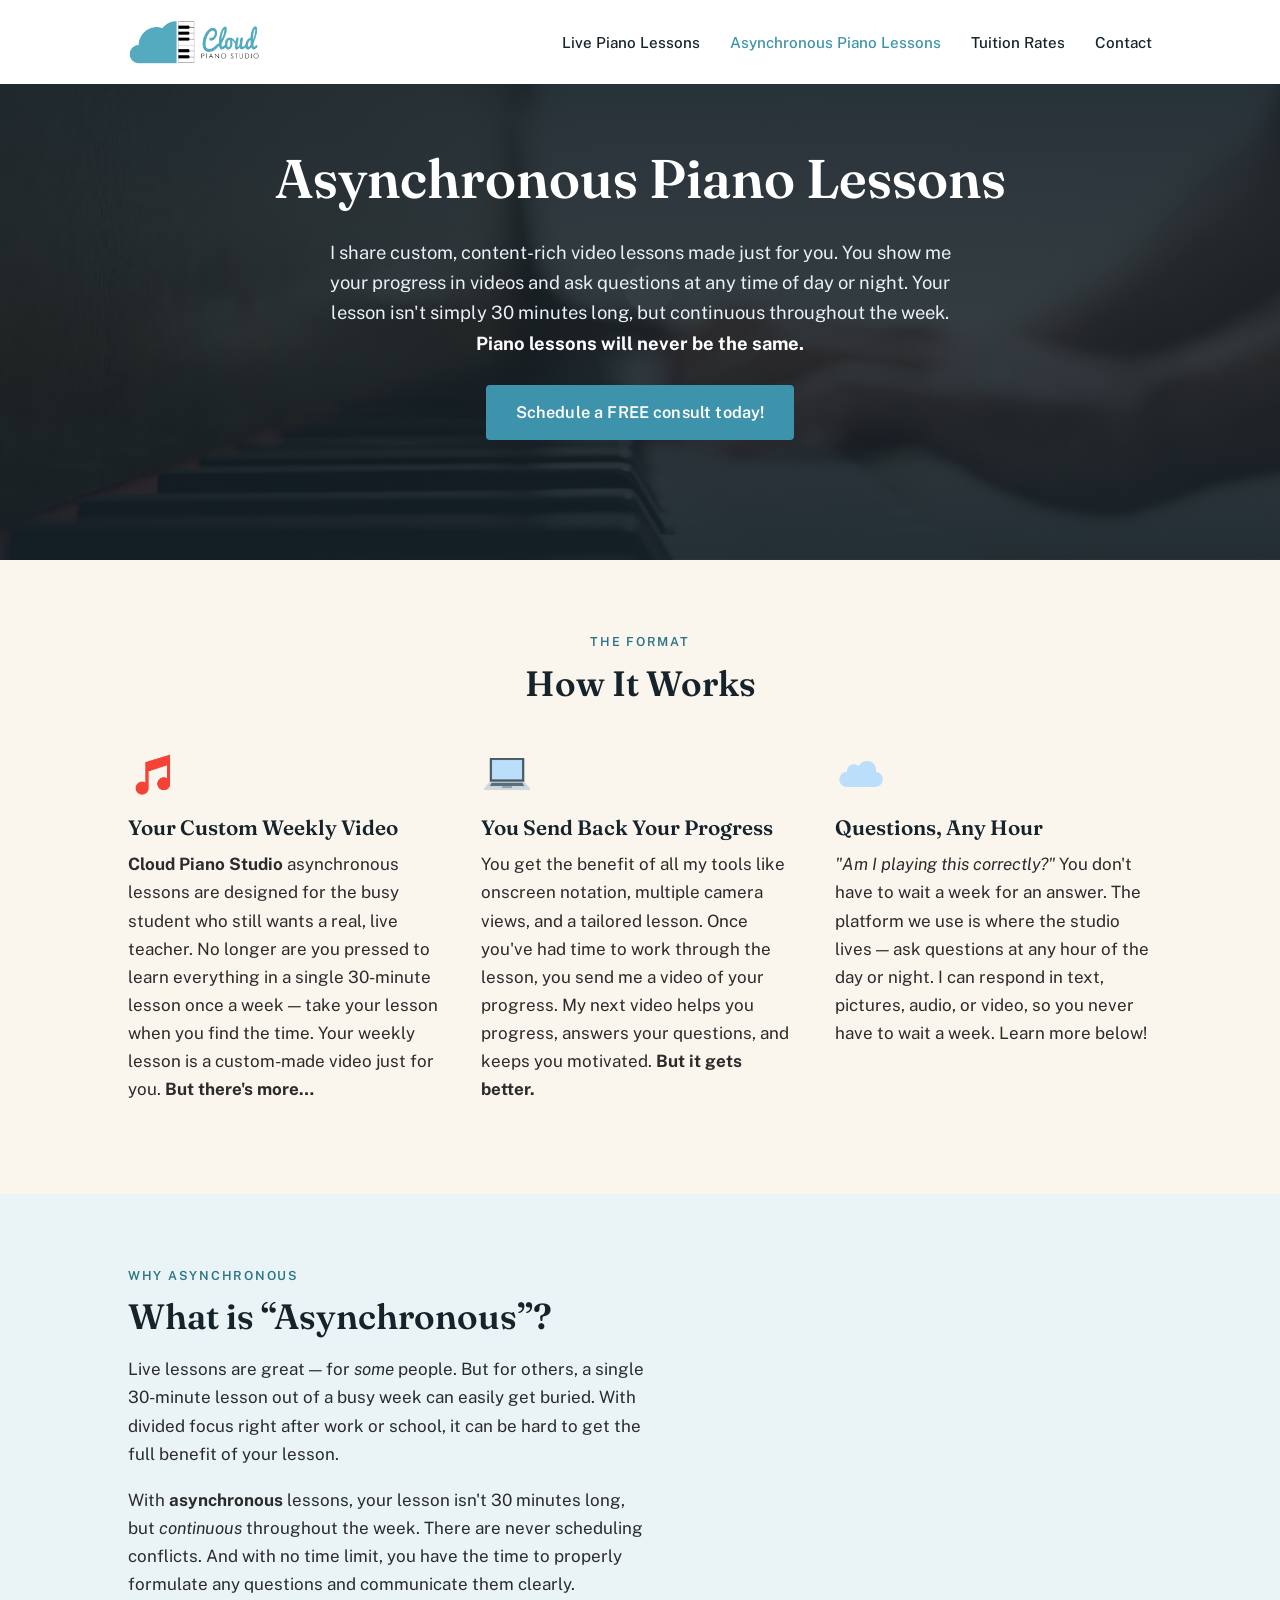
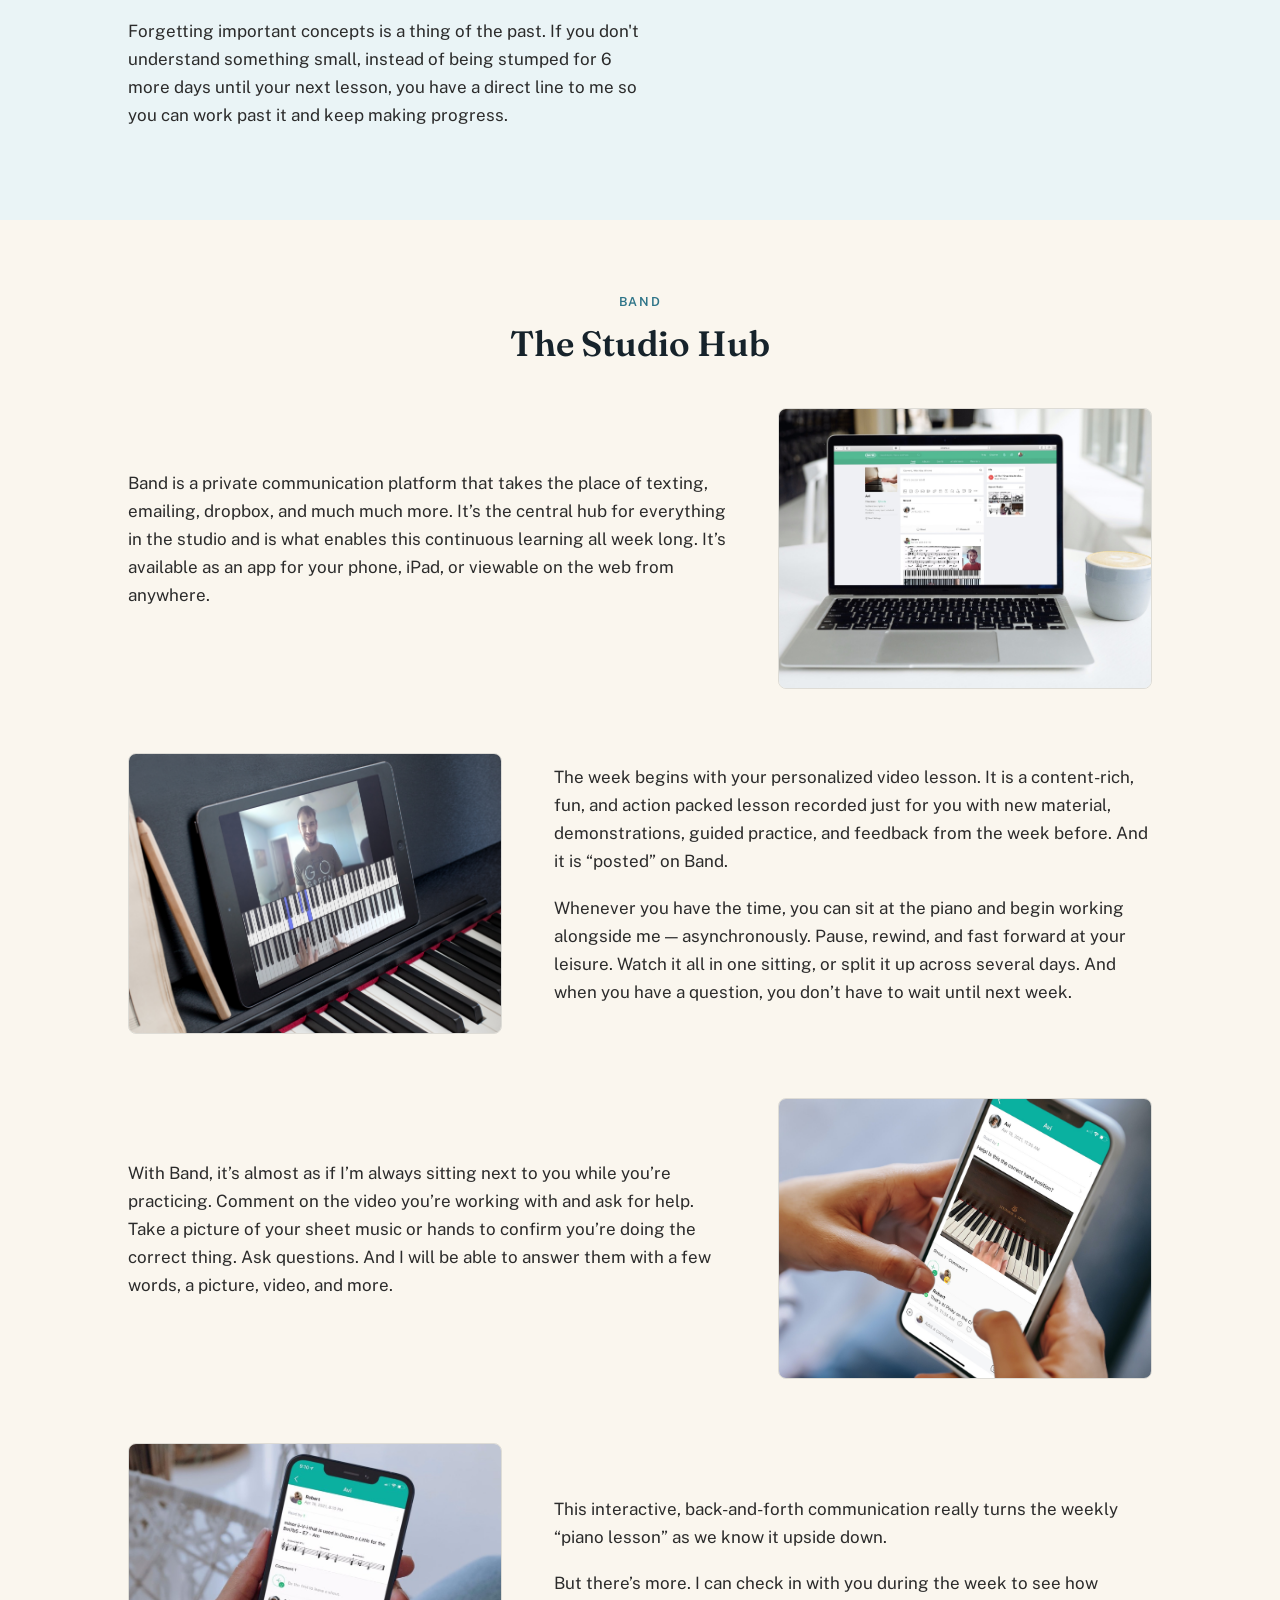
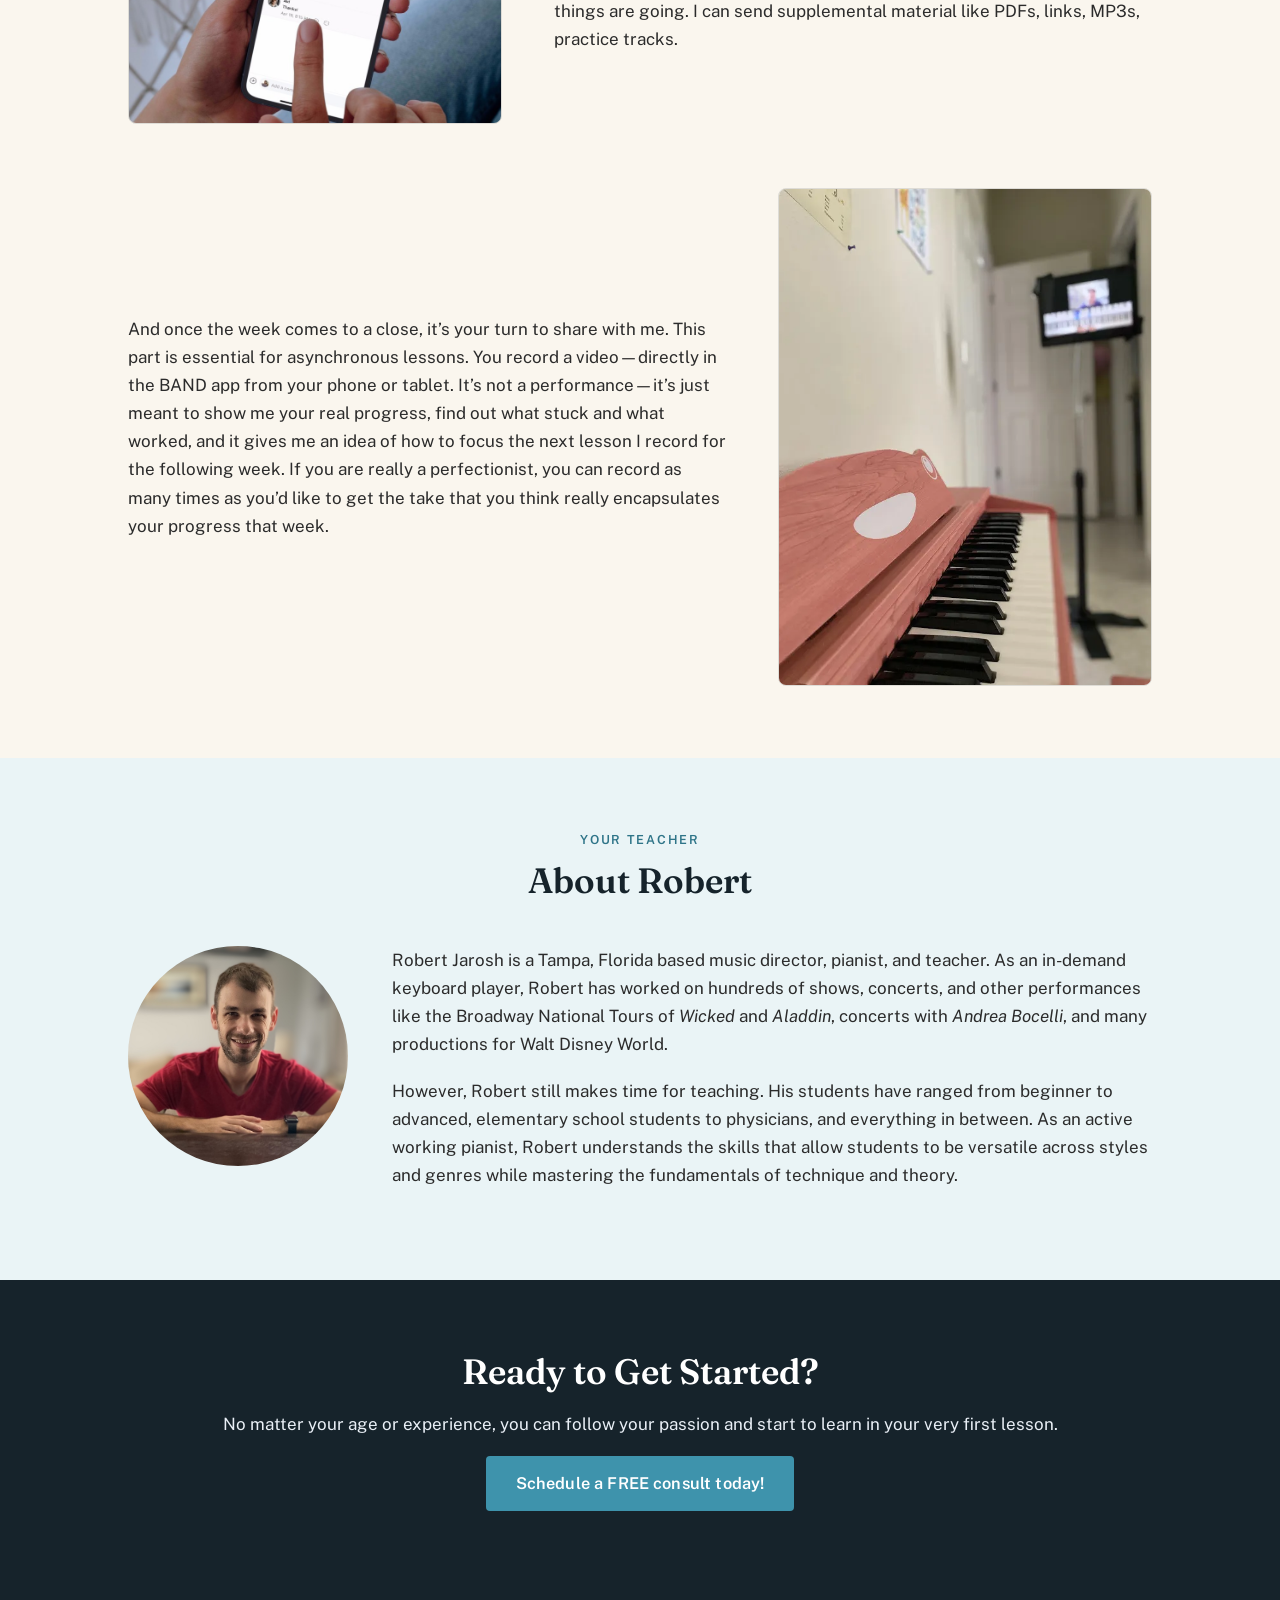
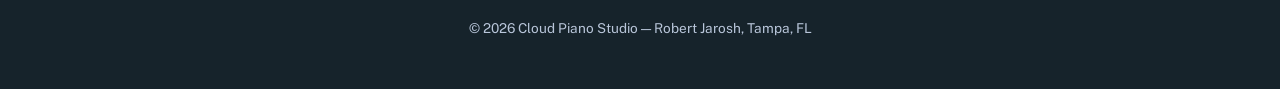
==== asynchronous-lessons.html @ 46ec75d2 "init" ====
<!DOCTYPE html>
<html lang="en">
<head>
<meta charset="UTF-8">
<meta name="viewport" content="width=device-width, initial-scale=1.0">
<title>Asynchronous Piano Lessons — Cloud Piano Studio</title>
<meta name="description" content="Custom weekly video piano lessons with unlimited questions, on your own schedule.">
<link rel="stylesheet" href="css/style.css">
</head>
<body>
<header class="site-header">
  <div class="nav-row">
    <a class="brand" href="index.html"><img class="logo" src="images/logo.png" alt="Cloud Piano Studio"></a>
    <nav class="main-nav">
      <ul>
        <li><a href="index.html" class="">Live Piano Lessons</a></li>
        <li><a href="asynchronous-lessons.html" class="current">Asynchronous Piano Lessons</a></li>
        <li><a href="pricing.html" class="">Tuition Rates</a></li>
        <li><a href="contact.html" class="">Contact</a></li>

      </ul>
    </nav>
  </div>
</header>
<div class="hero">
  <div class="hero-inner">
    <h1>Asynchronous Piano Lessons</h1>
    <p class="lede">
      I share custom, content-rich video lessons made just for you. You show me your progress in videos and ask questions at any time of day or night.
      Your lesson isn't simply 30 minutes long, but continuous throughout the week. <strong>Piano lessons will never be the same.</strong>
    </p>
    <a class="cta" href="contact.html">Schedule a FREE consult today!</a>
  </div>
</div>

<section>
  <div class="wrap">
    <div class="section-head">
      <span class="eyebrow">The Format</span>
      <h2>How It Works</h2>
    </div>
    <div class="trio">
      <div class="trio-item">
        <img class="icon" src="images/note.png">
        <h3>Your Custom Weekly Video</h3>
        <p><strong>Cloud Piano Studio</strong> asynchronous lessons are designed for the busy student who still wants a real, live teacher. No longer are you pressed to learn everything in a single 30-minute lesson once a week — take your lesson when you find the time. Your weekly lesson is a custom-made video just for you. <strong>But there's more…</strong></p>
      </div>
      <div class="trio-item">
        <img class="icon" src="images/laptop.png">
        <h3>You Send Back Your Progress</h3>
        <p>You get the benefit of all my tools like onscreen notation, multiple camera views, and a tailored lesson. Once you've had time to work through the lesson, you send me a video of your progress. My next video helps you progress, answers your questions, and keeps you motivated. <strong>But it gets better.</strong></p>
      </div>
      <div class="trio-item">
        <img class="icon" src="images/cloud.png">
        <h3>Questions, Any Hour</h3>
        <p><em>"Am I playing this correctly?"</em> You don't have to wait a week for an answer. The platform we use is where the studio lives — ask questions at any hour of the day or night. I can respond in text, pictures, audio, or video, so you never have to wait a week. Learn more below!</p>
      </div>
    </div>
  </div>
</section>

<section class="alt">
  <div class="wrap">
    <div class="split">
      <div>
        <span class="eyebrow">Why Asynchronous</span>
        <h2>What is &ldquo;Asynchronous&rdquo;?</h2>
        <p>Live lessons are great — for <em>some</em> people. But for others, a single 30-minute lesson out of a busy week can easily get buried. With divided focus right after work or school, it can be hard to get the full benefit of your lesson.</p>
        <p>With <strong>asynchronous</strong> lessons, your lesson isn't 30 minutes long, but <em>continuous</em> throughout the week. There are never scheduling conflicts. And with no time limit, you have the time to properly formulate any questions and communicate them clearly.</p>
        <p>Forgetting important concepts is a thing of the past. If you don't understand something small, instead of being stumped for 6 more days until your next lesson, you have a direct line to me so you can work past it and keep making progress.</p>
      </div>
      <div class="video embed"><iframe width="450" height="253" src="https://www.youtube.com/embed/rLJSAhgDYQY?si=5_ISJB3Amb2P800d" title="YouTube video player" frameborder="0" allow="accelerometer; autoplay; clipboard-write; encrypted-media; gyroscope; picture-in-picture; web-share" referrerpolicy="strict-origin-when-cross-origin" allowfullscreen></iframe></div>
    </div>
  </div>
</section>

<section>
  <div class="wrap">

    <div class="section-head">
      <span class="eyebrow">Band</span>
      <h2>The Studio Hub</h2>
    </div>

    <div class="split">
      <div>
        <p>Band is a private communication platform that takes the place of texting, emailing, dropbox, and much much more. It’s the central hub for everything in the studio and is what enables this continuous learning all week long. It’s available as an app for your phone, iPad, or viewable on the web from anywhere.</p>
      </div>
      <div class="art">
        <img src="images/mockup1.jpg" alt="Description of image">
      </div>
    </div>

    <div class="split reverse">
      <div>
        <p>The week begins with your personalized video lesson. It is a content-rich, fun, and action packed lesson recorded just for you with new material, demonstrations, guided practice, and feedback from the week before. And it is “posted” on Band.</p>
        <p>Whenever you have the time, you can sit at the piano and begin working alongside me — asynchronously. Pause, rewind, and fast forward at your leisure. Watch it all in one sitting, or split it up across several days. And when you have a question, you don’t have to wait until next week.</p>
      </div>
      <div class="art">
        <img src="images/mockup4.jpg" alt="Description of image">
      </div>
    </div>

    <div class="split">
      <div>
        <p>With Band, it’s almost as if I’m always sitting next to you while you’re practicing. Comment on the video you’re working with and ask for help. Take a picture of your sheet music or hands to confirm you’re doing the correct thing. Ask questions. And I will be able to answer them with a few words, a picture, video, and more.</p>
      </div>
      <div class="art">
        <img src="images/mockup2.jpg" alt="Description of image">
      </div>
    </div>

    <div class="split reverse">
      <div>
        <p>This interactive, back-and-forth communication really turns the weekly “piano lesson” as we know it upside down.</p>

        <p>But there’s more. I can check in with you during the week to see how things are going. I can send supplemental material like PDFs, links, MP3s, practice tracks.</p>
      </div>
      <div class="art">
        <img src="images/mockup3.jpg" alt="Description of image">
      </div>
    </div>

    <div class="split">
      <div>
        <p>And once the week comes to a close, it’s your turn to share with me. This part is essential for asynchronous lessons. You record a video—directly in the BAND app from your phone or tablet. It’s not a performance—it’s just meant to show me your real progress, find out what stuck and what worked, and it gives me an idea of how to focus the next lesson I record for the following week. If you are really a perfectionist, you can record as many times as you’d like to get the take that you think really encapsulates your progress that week.</p>
      </div>
      <div class="art tall">
        <img src="images/pink piano.jpg" alt="Description of image">
      </div>
    </div>

  </div>
</section>

<section class="alt">
  <div class="wrap">
    <div class="section-head">
      <span class="eyebrow">Your Teacher</span>
      <h2>About Robert</h2>
    </div>
    <div class="bio">
      <div class="portrait">
  <img src="images/headshot.jpg" alt="Robert Jarosh">
</div>
      <div>
        <p>Robert Jarosh is a Tampa, Florida based music director, pianist, and teacher. As an in-demand keyboard player, Robert has worked on hundreds of shows, concerts, and other performances like the Broadway National Tours of <em>Wicked</em> and <em>Aladdin</em>, concerts with <em>Andrea Bocelli</em>, and many productions for Walt Disney World.</p>
        <p>However, Robert still makes time for teaching. His students have ranged from beginner to advanced, elementary school students to physicians, and everything in between. As an active working pianist, Robert understands the skills that allow students to be versatile across styles and genres while mastering the fundamentals of technique and theory.</p>
      </div>
    </div>
  </div>
</section>

<!-- <section class="alt">
  <div class="wrap">
    <div class="section-head">
      <span class="eyebrow">Common Questions</span>
      <h2>FAQs</h2>
    </div>
    <div class="faq-grid">
      <div class="faq-card">
        <h3><a href="faq/your-schedule.html">Your Schedule</a></h3>
        <p>One big part that separates asynchronous lessons from plain old video lessons is that they are interactive…</p>
      </div>
      <div class="faq-card">
        <h3><a href="faq/subscription-course.html">Is this a subscription course?</a></h3>
        <p>This is not a subscription video course. These lessons are still 1-on-1, private piano lessons. Every…</p>
      </div>
      <div class="faq-card">
        <h3><a href="faq/studio-hub.html">The Studio Hub</a></h3>
        <p>Band is a private communication platform that takes the place of texting, emailing, Dropbox, and much…</p>
      </div>
    </div>
  </div>
</section> -->
<section class="final-cta">
  <div class="wrap">
    <h2>Ready to Get Started?</h2>
    <p>No matter your age or experience, you can follow your passion and start to learn in your very first lesson.</p>
    <a class="cta" href="contact.html">Schedule a FREE consult today!</a>
  </div>
</section>

<footer class="site-footer">
  <div class="wrap">
    <p>&copy; <span id="year"></span> Cloud Piano Studio — Robert Jarosh, Tampa, FL</p>
  </div>
</footer>
<script>document.getElementById('year').textContent = new Date().getFullYear();</script>

</body>
</html>
---- css/style.css ----
/* Cloud Piano Studio — shared stylesheet */

@import url('https://fonts.googleapis.com/css2?family=Fraunces:ital,opsz,wght@0,9..144,400;0,9..144,500;0,9..144,600;0,9..144,700;1,9..144,500&family=Public+Sans:wght@400;500;600;700&display=swap');

:root{
  --ink: #16232B;
  --ink-soft: #33454F;
  --ivory: #FAF6EE;
  --cloud: #EAF4F6;
  --sky: #3E93AC;
  --sky-light: #54AABF;
  --brass: #3E93AC;
  --brass-dark: #2E7488;
  --charcoal: #2B2B2B;
  --line: rgba(22,35,43,0.12);
  --max: 1080px;
}

*{box-sizing:border-box;}
html{scroll-behavior:smooth;}
body{
  margin:0;
  background:var(--ivory);
  color:var(--charcoal);
  font-family:'Public Sans', sans-serif;
  font-size:17px;
  line-height:1.65;
  -webkit-font-smoothing:antialiased;
}

h1,h2,h3{
  font-family:'Fraunces', serif;
  color:var(--ink);
  line-height:1.15;
  margin:0 0 0.5em;
  font-weight:600;
}
h1{font-size:clamp(2.2rem, 5vw, 3.4rem); font-weight:600;}
h2{font-size:clamp(1.6rem, 3vw, 2.2rem);}
h3{font-size:1.3rem;}
p{margin:0 0 1.1em;}
a{color:var(--sky); text-decoration:none;}
a:hover{text-decoration:underline;}
img{max-width:100%; display:block;}

.eyebrow{
  font-family:'Public Sans', sans-serif;
  text-transform:uppercase;
  letter-spacing:0.14em;
  font-size:0.78rem;
  font-weight:600;
  color:var(--brass-dark);
  margin-bottom:0.9em;
  display:block;
}

.wrap{max-width:var(--max); margin:0 auto; padding:0 28px;}

/* ---------- Header / Nav ---------- */
header.site-header{
  background:#fff;
  color:var(--ink);
  position:relative;
  z-index:10;
}
.nav-row{
  display:flex;
  align-items:center;
  justify-content:space-between;
  padding:20px 28px;
  max-width:var(--max);
  margin:0 auto;
  gap:24px;
}
.brand{
  display:flex;
  align-items:center;
  gap:12px;
  color:var(--ink);
  font-family:'Fraunces', serif;
  font-weight:600;
  font-size:1.25rem;
}
.brand:hover{text-decoration:none;}
.brand img.logo{
  height:44px;
  width:auto;
  flex:none;
  display:block;
}
nav.main-nav ul{
  list-style:none;
  display:flex;
  gap:30px;
  margin:0; padding:0;
}
nav.main-nav a{
  color:var(--ink);
  font-size:0.95rem;
  font-weight:500;
}
nav.main-nav a:hover{color:var(--sky);}
nav.main-nav a.current{color:var(--brass);}
.nav-toggle{display:none;}

@media (max-width:720px){
  .nav-row{flex-wrap:wrap;}
  nav.main-nav ul{gap:18px; flex-wrap:wrap;}
}

/* ---------- Hero ---------- */
.hero{
  background:
    linear-gradient(180deg, rgba(22,35,43,0.82) 0%, rgba(22,35,43,0.68) 55%, rgba(22,35,43,0.86) 100%),
    url('../images/hero.jpg');
  background-size:cover;
  background-position:center 40%;
  color:#fff;
  padding:64px 0;
}
.hero-inner{
  max-width:var(--max);
  margin:0 auto;
  padding:0 28px 56px;
  text-align:center;
}
.hero h1{color:#fff; max-width:820px; margin:0 auto 0.5em;}
.hero .lede{
  max-width:640px;
  margin:0 auto 1.4em;
  font-size:1.15rem;
  color:#EAF0F7;
}
.hero .lede strong{color:#fff;}
.cta{
  display:inline-block;
  background:var(--brass);
  color:#fff;
  padding:14px 30px;
  border-radius:4px;
  font-weight:600;
  font-size:1.02rem;
  letter-spacing:0.01em;
  transition:background .15s ease, transform .15s ease;
}
.cta:hover{background:var(--brass-dark); text-decoration:none; transform:translateY(-1px);}
.cta.ghost{
  background:transparent;
  border:1.5px solid rgba(255,255,255,0.5);
}
.cta.ghost:hover{background:rgba(255,255,255,0.1); border-color:#fff;}

/* ---------- Sections ---------- */
section{padding:72px 0;}
section.alt{background:var(--cloud);}
.section-head{text-align:center; max-width:680px; margin:0 auto 44px;}

.trio{
  display:grid;
  grid-template-columns:repeat(3, 1fr);
  gap:36px;
}
@media (max-width:800px){ .trio{grid-template-columns:1fr;} }
.trio-item{text-align:left;}
.trio-item .icon{
  width:52px; height:52px;
  margin-bottom:16px;
  color:var(--sky);
}

.split{
  display:grid;
  grid-template-columns:1.6fr 1fr;
  gap:52px;
  align-items:center;
}
@media (max-width:800px){ .split{grid-template-columns:1fr;} }
.split.reverse .art{order:-1;}
@media (min-width:801px){
  .split.reverse{grid-template-columns:1fr 1.6fr;}
}
@media (max-width:800px){ .split.reverse .art{order:0;} }

.art{
  border-radius:8px;
  overflow:hidden;
  border:1px solid var(--line);
}

.art img{
  width:100%;
  height:100%;
  object-fit:cover;
  aspect-ratio:4/3;
  display:block;
}

.art.tall img{
  aspect-ratio: 3/4;
}

.split + .split{
  margin-top:64px;
}

.art.placeholder{
  aspect-ratio:4/3;
  background:linear-gradient(135deg, var(--cloud), #fff);
  display:flex;
  align-items:center;
  justify-content:center;
  color:var(--sky);
  font-size:0.85rem;
  text-align:center;
  padding:20px;
}

.benefit-list{list-style:none; margin:0; padding:0;}
.benefit-list li{
  padding:18px 0;
  border-bottom:1px solid var(--line);
}
.benefit-list li:first-child{padding-top:0;}
.benefit-list strong{color:var(--ink); font-family:'Fraunces', serif; font-weight:600;}

/* Teacher bio */
.bio{
  display:grid;
  grid-template-columns:220px 1fr;
  gap:44px;
  align-items:start;
}
@media (max-width:700px){
  .bio{grid-template-columns:1fr; text-align:left;}
  .bio .portrait{margin:0 auto;}
}
.bio .portrait{
  width:220px;
  height:220px;
  border-radius:50%;
  overflow:hidden;
  background:linear-gradient(135deg, var(--sky-light), var(--sky));
  display:flex; align-items:center; justify-content:center;
  color:#fff; font-family:'Fraunces',serif; font-size:0.8rem; text-align:center;
}

.portrait img{
  width:100%;
  height:100%;
  object-fit:cover;
  display:block;
}

/* FAQ cards */
.faq-grid{
  display:grid;
  grid-template-columns:repeat(3, 1fr);
  gap:28px;
}
@media (max-width:800px){ .faq-grid{grid-template-columns:1fr;} }
.faq-card{
  background:#fff;
  border:1px solid var(--line);
  border-radius:8px;
  padding:26px;
  transition:border-color .15s ease, transform .15s ease;
}
.faq-card:hover{border-color:var(--sky-light); transform:translateY(-2px);}
.faq-card h3 a{color:var(--ink);}
.faq-card h3 a:hover{text-decoration:none; color:var(--sky);}
.faq-card p{color:var(--charcoal); font-size:0.96rem; margin-bottom:0;}

/* Pricing cards */
.pricing-grid{
  display:grid;
  grid-template-columns:repeat(2, 1fr);
  gap:32px;
  max-width:820px;
  margin:0 auto;
}
@media (max-width:700px){ .pricing-grid{grid-template-columns:1fr;} }
.price-card{
  background:#fff;
  border:1px solid var(--line);
  border-radius:10px;
  padding:40px 32px;
  text-align:center;
}
.price-card .rate{
  font-family:'Fraunces', serif;
  font-size:3rem;
  color:var(--ink);
  font-weight:600;
  margin:12px 0 2px;
}
.price-card .rate span{font-size:1rem; font-weight:400; color:var(--charcoal); font-family:'Public Sans',sans-serif;}
.price-card ul{list-style:none; padding:0; margin:22px 0 28px; text-align:left;}
.price-card li{
  padding:10px 0 10px 26px;
  border-bottom:1px solid var(--line);
  position:relative;
  font-size:0.95rem;
}
.price-card li:first-child{padding-top:0;}
.price-card li:before{
  content:"";
  position:absolute; left:0; top:14px;
  width:10px; height:10px;
  background:var(--brass);
  border-radius:2px;
}

/* Contact page */
.contact-grid{
  display:grid;
  grid-template-columns:1fr 320px;
  gap:52px;
}
@media (max-width:800px){ .contact-grid{grid-template-columns:1fr;} }
form.contact-form label{
  display:block;
  font-weight:600;
  font-size:0.9rem;
  color:var(--ink);
  margin:0 0 6px;
}
form.contact-form .field{margin-bottom:20px;}
form.contact-form input,
form.contact-form select,
form.contact-form textarea{
  width:100%;
  padding:12px 14px;
  border:1px solid var(--line);
  border-radius:5px;
  font-family:inherit;
  font-size:1rem;
  background:#fff;
  color:var(--charcoal);
}
form.contact-form textarea{min-height:130px; resize:vertical;}
form.contact-form button{
  border:none; cursor:pointer;
  font-family:inherit;
}
.contact-side{
  background:var(--cloud);
  border-radius:8px;
  padding:28px;
  align-self:start;
}

.video-embed{
  position:relative;
  width:100%;
  aspect-ratio:16/9;
  border-radius:8px;
  overflow:hidden;
  border:1px solid var(--line);
}
.video-embed iframe{
  position:absolute;
  top:0; left:0;
  width:100%;
  height:100%;
  display:block;
  border:0;
}

.note-box{
  background:#fff;
  border:1px dashed var(--sky-light);
  border-radius:8px;
  padding:18px 20px;
  font-size:0.92rem;
  color:var(--ink-soft);
}

/* Final CTA */
.final-cta{
  background:var(--ink);
  color:#fff;
  text-align:center;
}
.final-cta h2{color:#fff;}
.final-cta p{color:#EAF0F7;}

/* Post navigation (FAQ single pages) */
.post-nav{
  display:flex;
  justify-content:space-between;
  gap:20px;
  margin-top:44px;
  padding-top:28px;
  border-top:1px solid var(--line);
  font-size:0.92rem;
}
.byline{
  display:flex; align-items:center; gap:12px;
  margin-top:36px;
  color:var(--ink-soft);
  font-size:0.92rem;
}
.byline .avatar{
  width:36px; height:36px; border-radius:50%;
  background:var(--sky-light);
}

/* Footer */
footer.site-footer{
  background:var(--ink);
  color:#B9C6DA;
  text-align:center;
  padding:34px 0;
  font-size:0.85rem;
}
footer.site-footer a{color:#EAF0F7;}
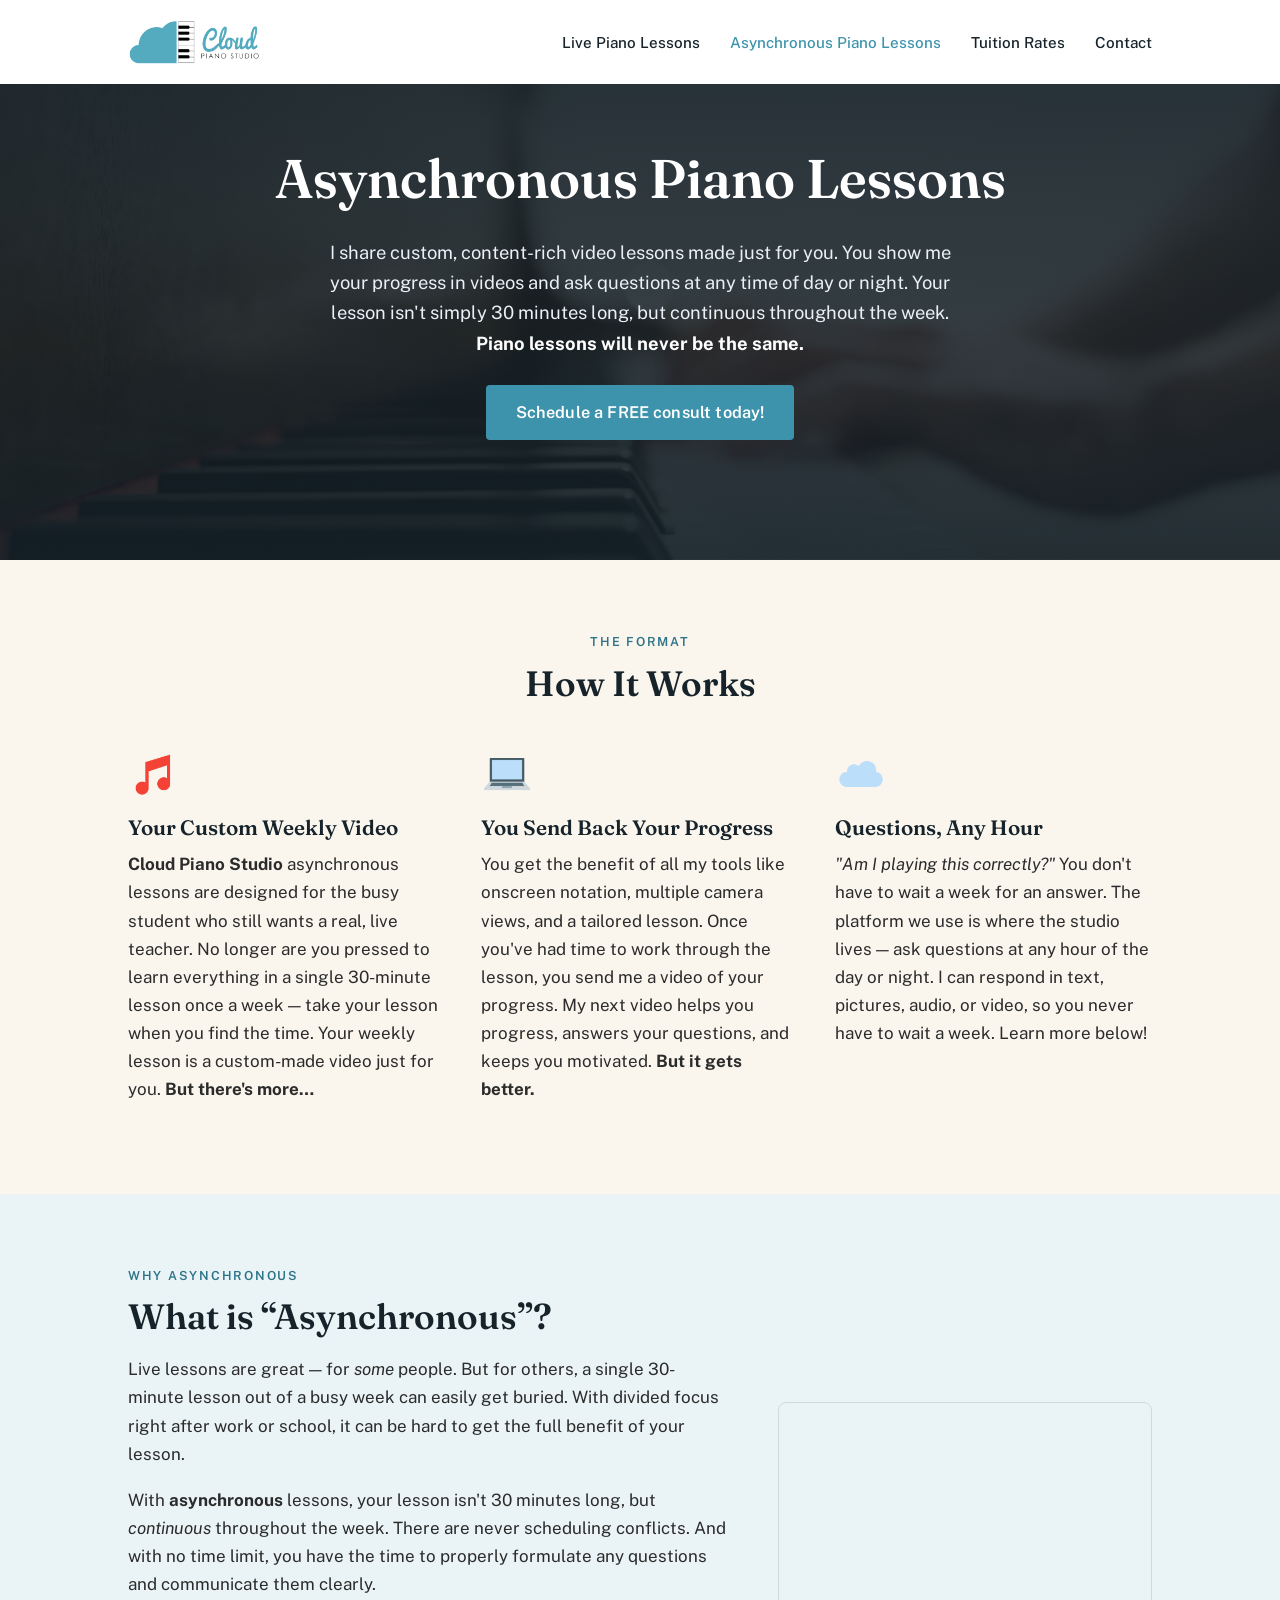
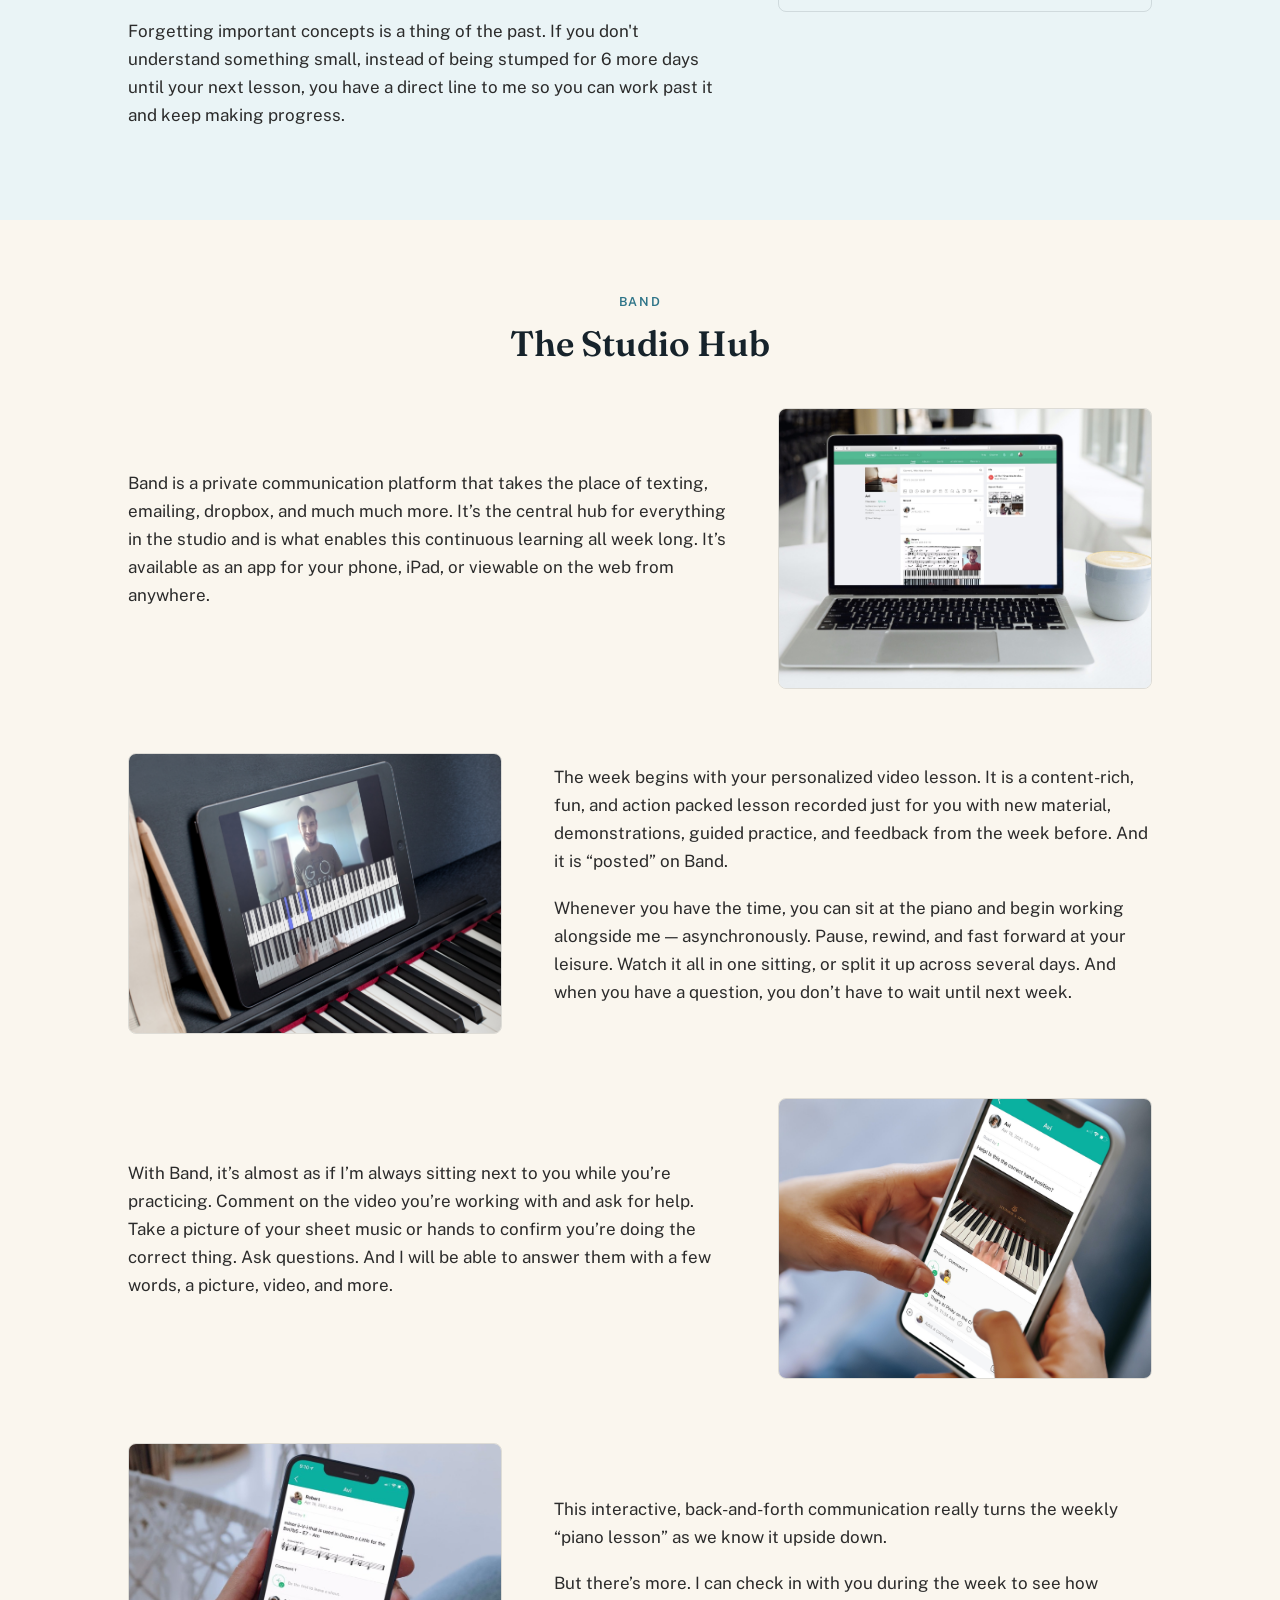
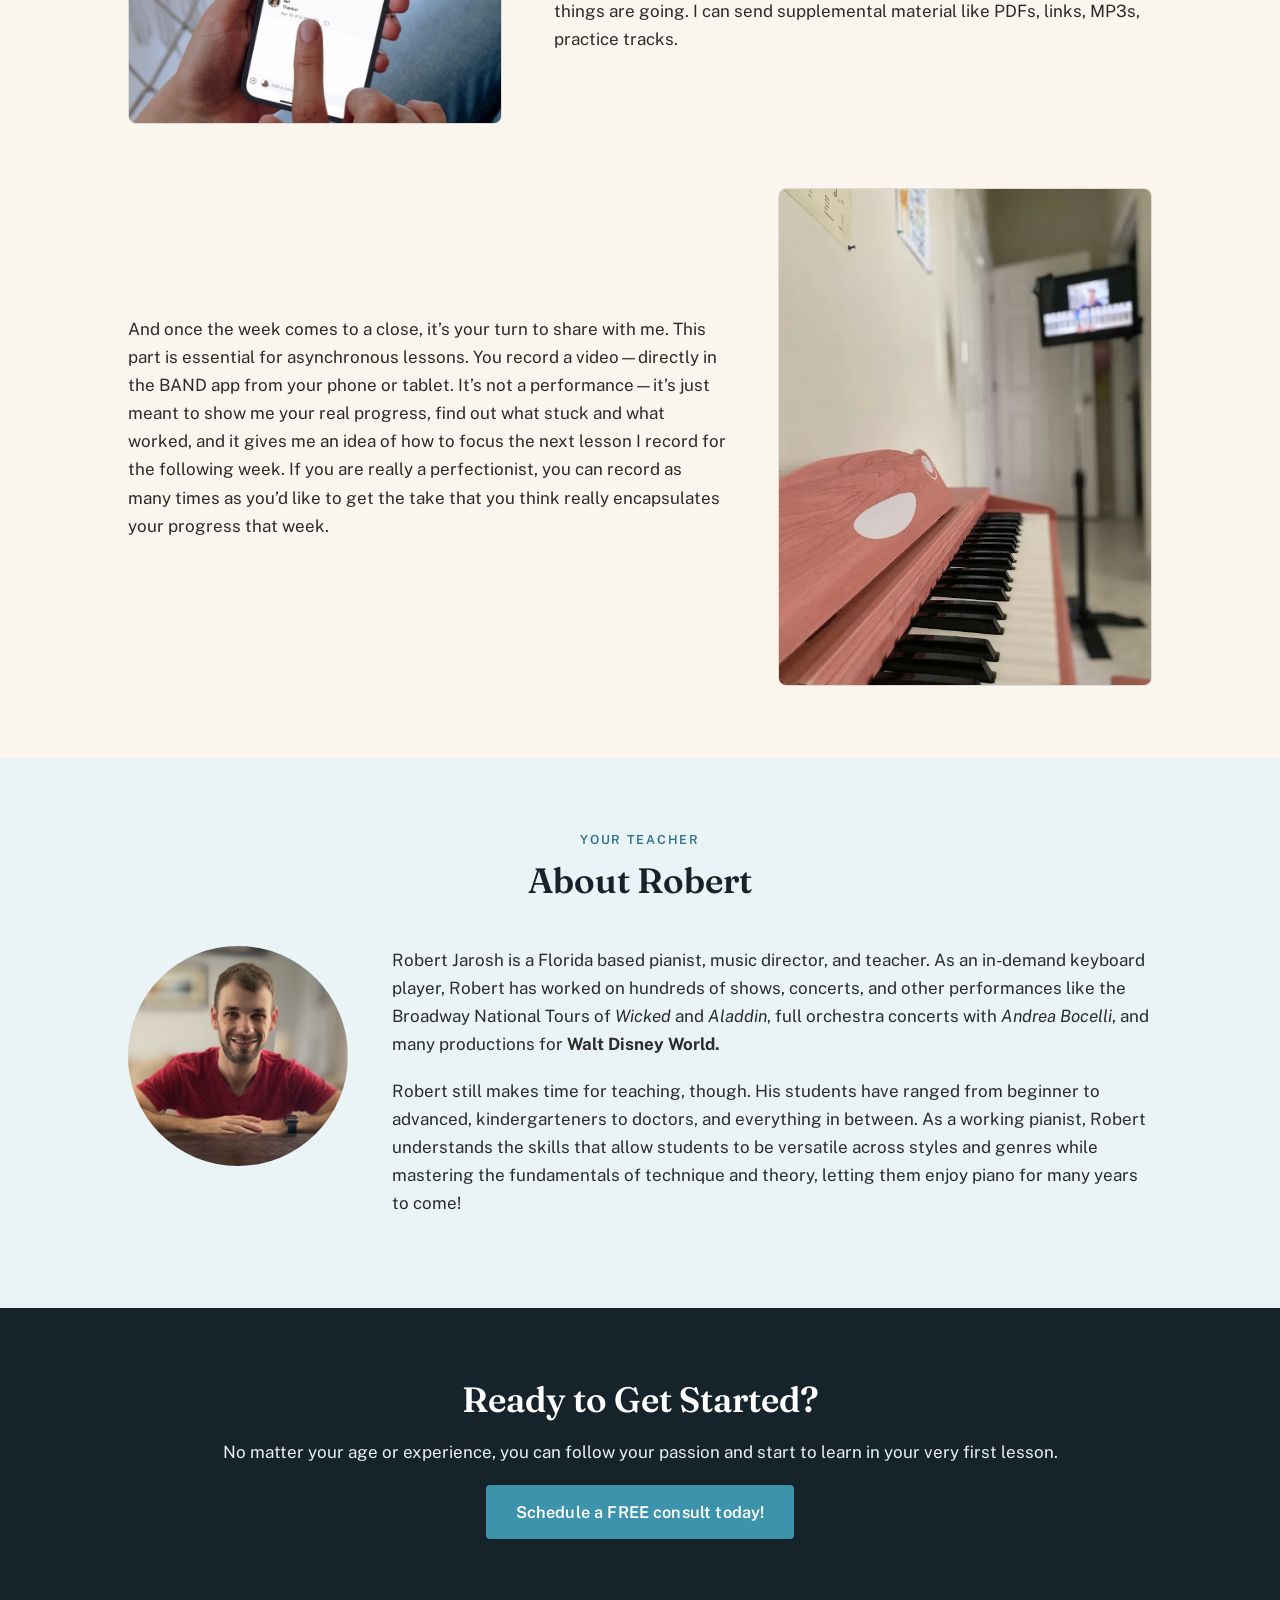
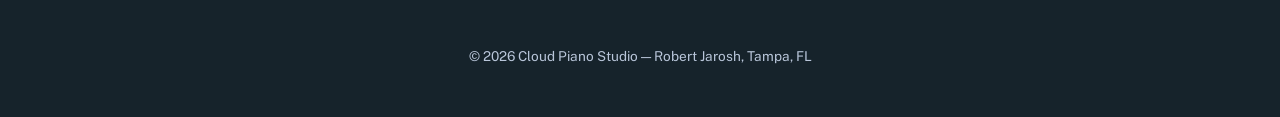
==== commit b899ea9d: "updates" ====
--- a/asynchronous-lessons.html
+++ b/asynchronous-lessons.html
@@ -1,6 +1,21 @@
 <!DOCTYPE html>
 <html lang="en">
 <head>
+  <!-- Google tag (gtag.js) -->
+<script async src="https://www.googletagmanager.com/gtag/js?id=G-WG0KF2QKDR"></script>
+<script>
+  window.dataLayer = window.dataLayer || [];
+  function gtag(){dataLayer.push(arguments);}
+  gtag('js', new Date());
+
+  gtag('config', 'G-WG0KF2QKDR');
+</script>
+<meta property="og:title" content="Cloud Piano Studio">
+<meta property="og:description" content="1-on-1 Remote Piano Studio">
+<meta property="og:image" content="https://cloudpianostudio.com/images/og.png">
+<meta property="og:url" content="https://cloudpianostudio.com/">
+
+<link rel="icon" type="image/png" href="images/favicon.png">
 <meta charset="UTF-8">
 <meta name="viewport" content="width=device-width, initial-scale=1.0">
 <title>Asynchronous Piano Lessons — Cloud Piano Studio</title>
@@ -69,7 +84,7 @@
         <p>With <strong>asynchronous</strong> lessons, your lesson isn't 30 minutes long, but <em>continuous</em> throughout the week. There are never scheduling conflicts. And with no time limit, you have the time to properly formulate any questions and communicate them clearly.</p>
         <p>Forgetting important concepts is a thing of the past. If you don't understand something small, instead of being stumped for 6 more days until your next lesson, you have a direct line to me so you can work past it and keep making progress.</p>
       </div>
-      <div class="video embed"><iframe width="450" height="253" src="https://www.youtube.com/embed/rLJSAhgDYQY?si=5_ISJB3Amb2P800d" title="YouTube video player" frameborder="0" allow="accelerometer; autoplay; clipboard-write; encrypted-media; gyroscope; picture-in-picture; web-share" referrerpolicy="strict-origin-when-cross-origin" allowfullscreen></iframe></div>
+      <div class="video-embed"><iframe width="450" height="253" src="https://www.youtube.com/embed/rLJSAhgDYQY?si=5_ISJB3Amb2P800d" title="YouTube video player" frameborder="0" allow="accelerometer; autoplay; clipboard-write; encrypted-media; gyroscope; picture-in-picture; web-share" referrerpolicy="strict-origin-when-cross-origin" allowfullscreen></iframe></div>
     </div>
   </div>
 </section>
@@ -144,8 +159,8 @@
   <img src="images/headshot.jpg" alt="Robert Jarosh">
 </div>
       <div>
-        <p>Robert Jarosh is a Tampa, Florida based music director, pianist, and teacher. As an in-demand keyboard player, Robert has worked on hundreds of shows, concerts, and other performances like the Broadway National Tours of <em>Wicked</em> and <em>Aladdin</em>, concerts with <em>Andrea Bocelli</em>, and many productions for Walt Disney World.</p>
-        <p>However, Robert still makes time for teaching. His students have ranged from beginner to advanced, elementary school students to physicians, and everything in between. As an active working pianist, Robert understands the skills that allow students to be versatile across styles and genres while mastering the fundamentals of technique and theory.</p>
+        <p>Robert Jarosh is a Florida based pianist, music director, and teacher. As an in-demand keyboard player, Robert has worked on hundreds of shows, concerts, and other performances like the Broadway National Tours of <em>Wicked</em> and <em>Aladdin</em>, full orchestra concerts with <em>Andrea Bocelli</em>, and many productions for <b>Walt Disney World.</b></p>
+        <p>Robert still makes time for teaching, though. His students have ranged from beginner to advanced, kindergarteners to doctors, and everything in between. As a working pianist, Robert understands the skills that allow students to be versatile across styles and genres while mastering the fundamentals of technique and theory, letting them enjoy piano for many years to come!</p>
       </div>
     </div>
   </div>
--- a/css/style.css
+++ b/css/style.css
@@ -1,4 +1,4 @@
-/* Cloud Piano Studio — shared stylesheet */
+/* Cloud Piano Studio â€” shared stylesheet */
 
 @import url('https://fonts.googleapis.com/css2?family=Fraunces:ital,opsz,wght@0,9..144,400;0,9..144,500;0,9..144,600;0,9..144,700;1,9..144,500&family=Public+Sans:wght@400;500;600;700&display=swap');
 
@@ -413,4 +413,4 @@
   padding:34px 0;
   font-size:0.85rem;
 }
-footer.site-footer a{color:#EAF0F7;}
+footer.site-footer a{color:#EAF0F7;}
